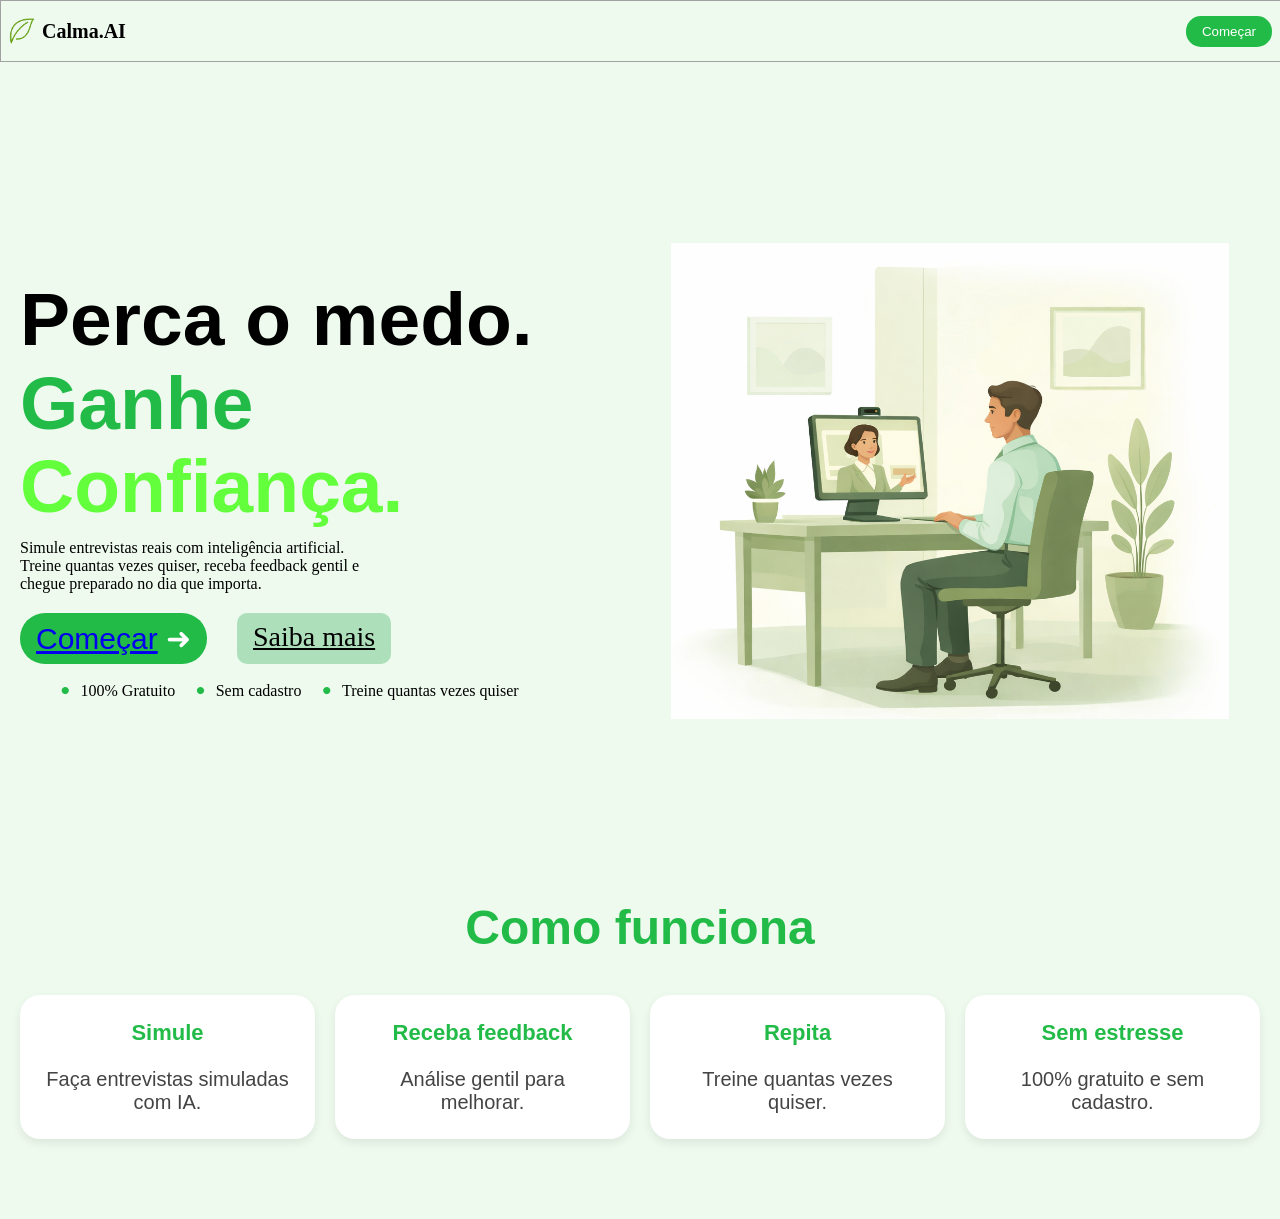
==== index.html @ b82ed4f2 "Add files via upload" ====
<!DOCTYPE html>
<html lang="en">
<head>
    <meta charset="UTF-8">
    <meta name="viewport" content="width=device-width, initial-scale=1.0">
    <title>Calma.AI</title>
    <link rel="stylesheet" href="style.css">

</head>
<body>
   <header class="nav-bar">
        <div class="left">
            <img src="img/logo.png" alt="Logo" class="logo">
            <span class="site-name">Calma.AI</span>
        </div>
        <button class="start-btn">Começar</button>
   </header>

   <section class="hero-div">
    <div class="hero-left">
        <h1>
            <span class="texto1">Perca o medo.</span><br>
            <span class="texto2">Ganhe</span><br>
            <span class="texto3">Confiança.</span>
        </h1>
        <div class="textos-inicio">
            <p class="texto-hero">Simule entrevistas reais com inteligência artificial.</p>
            <p class="texto-hero">Treine quantas vezes quiser, receba feedback gentil e </p>
            <p class="texto-hero">chegue preparado no dia que importa.</p>
        </div>
        <div class="buttons-div">
            <button class="start-btn2"> <a href="Entrevista.html"> Começar</a> ➜</button>
            <a href="#como-funciona" class="saibaMais-btn">Saiba mais</a>
        </div>
        <ul class="pontos">
            <li class="ponto">100% Gratuito</li>
            <li class="ponto">Sem cadastro</li>
            <li class="ponto">Treine quantas vezes quiser</li>
        </ul>
    </div>
        <div class="hero-right">
            <img src="img/hero.png" alt="Hero Image" class="hero-image">
        </div>
   </section>
   
   <section id="como-funciona" class="info-section">
        <h2>Como funciona</h2>
        <div class="cards">
    <div class="card">
      <h3>Simule</h3>
      <p>Faça entrevistas simuladas com IA.</p>
    </div>

    <div class="card">
      <h3>Receba feedback</h3>
      <p>Análise gentil para melhorar.</p>
    </div>

    <div class="card">
      <h3>Repita</h3>
      <p>Treine quantas vezes quiser.</p>
    </div>

    <div class="card">
      <h3>Sem estresse</h3>
      <p>100% gratuito e sem cadastro.</p>
    </div>
  </div>
</section>
</body>
---- style.css ----
body {
    margin: 0;
    padding: 0;
    background-color: #eefaee;
    padding-top: 62px;
}
.nav-bar {
    display: flex;
    border: 1px solid #a1a1a1;
    align-items: center;
    justify-content: space-between;
    padding: 10px 1px;
    position: fixed;
    top: 0;
    left: 0;
    width: 100%;
    z-index: 1000; 
    background: #eefaee; 

}
.nav-bar .site-name {
    font-size: 20px;
    font-weight: bold;
}
.left {
    display: flex;
    align-items: center;
}
.logo {
    height: 40px;
}
.start-btn {
    background-color: #22bb48;
    color: white;
    border: none;
    padding: 8px 16px;
    cursor: pointer;
    border-radius: 15px;
    margin-right: 10px;
    font-weight: 500;
    transition: 0.3s ease;
}
.start-btn:hover {
    background-color: #1fb344;
    transform: scale(1.1);
}
.hero-div {
    height: calc(100vh - 62px);
    margin-left: 20px;
    margin-right: 20px;
    display: flex;
    justify-content: space-between;
    gap: 20px;
}
.hero-div h1 {
    font-size: 75px;
    padding-top: 80px;
    margin: 0;
    padding: 0;
    padding-top: 40px;
    line-height: 1.1;
    margin-bottom: 10px;
}
.hero-div h1 span{
    font-family: Arial, Helvetica, sans-serif;
    margin: 0;
    padding: 0;
}
.texto-hero{
    padding: 0;
    margin: 0;
    font-weight: 500;
}
.texto2 {
    color: #22bb48;
}
.texto3 {
    color: #63ff3c;
}
.buttons-div {
    margin-top: 20px;
    display: flex;
    gap: 20px;
}
.start-btn2 {
    background-color: #22bb48;
    color: white;
    border: none;
    padding: 8px 16px;
    cursor: pointer;
    border-radius: 25px;
    margin-right: 10px;
    font-weight: 400;
    transition: 0.3s ease;
    font-size: 30px;
}
.saibaMais-btn {
    background-color: #ade0ba;
    color: rgb(0, 0, 0);
    border: none;
    padding: 8px 16px;
    cursor: pointer;
    border-radius: 10px;
    margin-right: 10px;
    font-weight: 400;
    transition: 0.3s ease;
    font-size: 28px;
}
.start-btn2:hover {
    background-color: #1fb344;
    transform: scale(1.1);
}
.saibaMais-btn:hover {
    background-color: #9ed0a7;
    transform: scale(1.1);
}
.hero-left {
    max-width: 50%;
    display: flex;
    flex-direction: column;
    justify-content: center;
}
.hero-right {
    max-width: 50%;
    display: flex;
    justify-content: center;
    align-items: center;
}
.hero-right img {
    max-width: 90%;
    height: auto;
    animation: float 5s ease-in-out infinite;
}
@keyframes float{
    0% {
        transform: translateY(0);
    }
    50% {
        transform: translateY(-20px);
    }
    100% {
        transform: translateY(0);
    }
}
.pontos{
    display: flex;
    gap: 20px;
    margin-top: 10px;
    list-style: none;
}
.pontos li::before {
    content: "•";
    color: #22bb48;
    font-size: 30px;
    margin-right: 10px;
}
.pontos li {
    display: flex;
    align-items: center;
    font-size: 16px;
    font-weight: 500;
}
html {
  scroll-behavior: smooth;
}
.info-section {
  background: #eefaee;
  padding: 80px 20px;
  padding-top: 0;
  text-align: center;
  font-family: Arial, Helvetica, sans-serif;

}

.info-section h2 {
  margin-top: 0;
  font-size: 48px;
  margin-bottom: 10px;
  color: #22bb48;
}

.info-section p {
  max-width: 700px;
  margin: 0 auto;
  font-size: 20px;
  color: #333;
}
.cards {
  display: grid;
  grid-template-columns: repeat(4, 1fr);
  gap: 20px;
  margin-top: 40px;
}

.card {
  background: white;
  padding: 25px;
  border-radius: 20px;
  box-shadow: 0 4px 10px rgba(0,0,0,0.08);
  transition: 0.3s ease;
}

.card h3 {
  margin-top: 0;
  color: #22bb48;
  font-size: 22px;
}

.card p {
  margin: 0;
  color: #444;
}

.card:hover {
  transform: translateY(-8px);
  box-shadow: 0 8px 20px rgba(0,0,0,0.12);
}
@media (max-width: 900px) {
  .cards {
    grid-template-columns: repeat(2, 1fr);
  }
}

@media (max-width: 500px) {
  .cards {
    grid-template-columns: 1fr;
  }
}
@media (max-width: 768px) {
  .hero-div {
    flex-direction: column;
    align-items: center;
    text-align: center;
  }

  .hero-left,
  .hero-right {
    max-width: 100%;
  }

  .hero-right img {
    max-width: 80%;
    margin-top: 20px;
  }
   .hero-div h1 {
    font-size: 40px;
  }
}
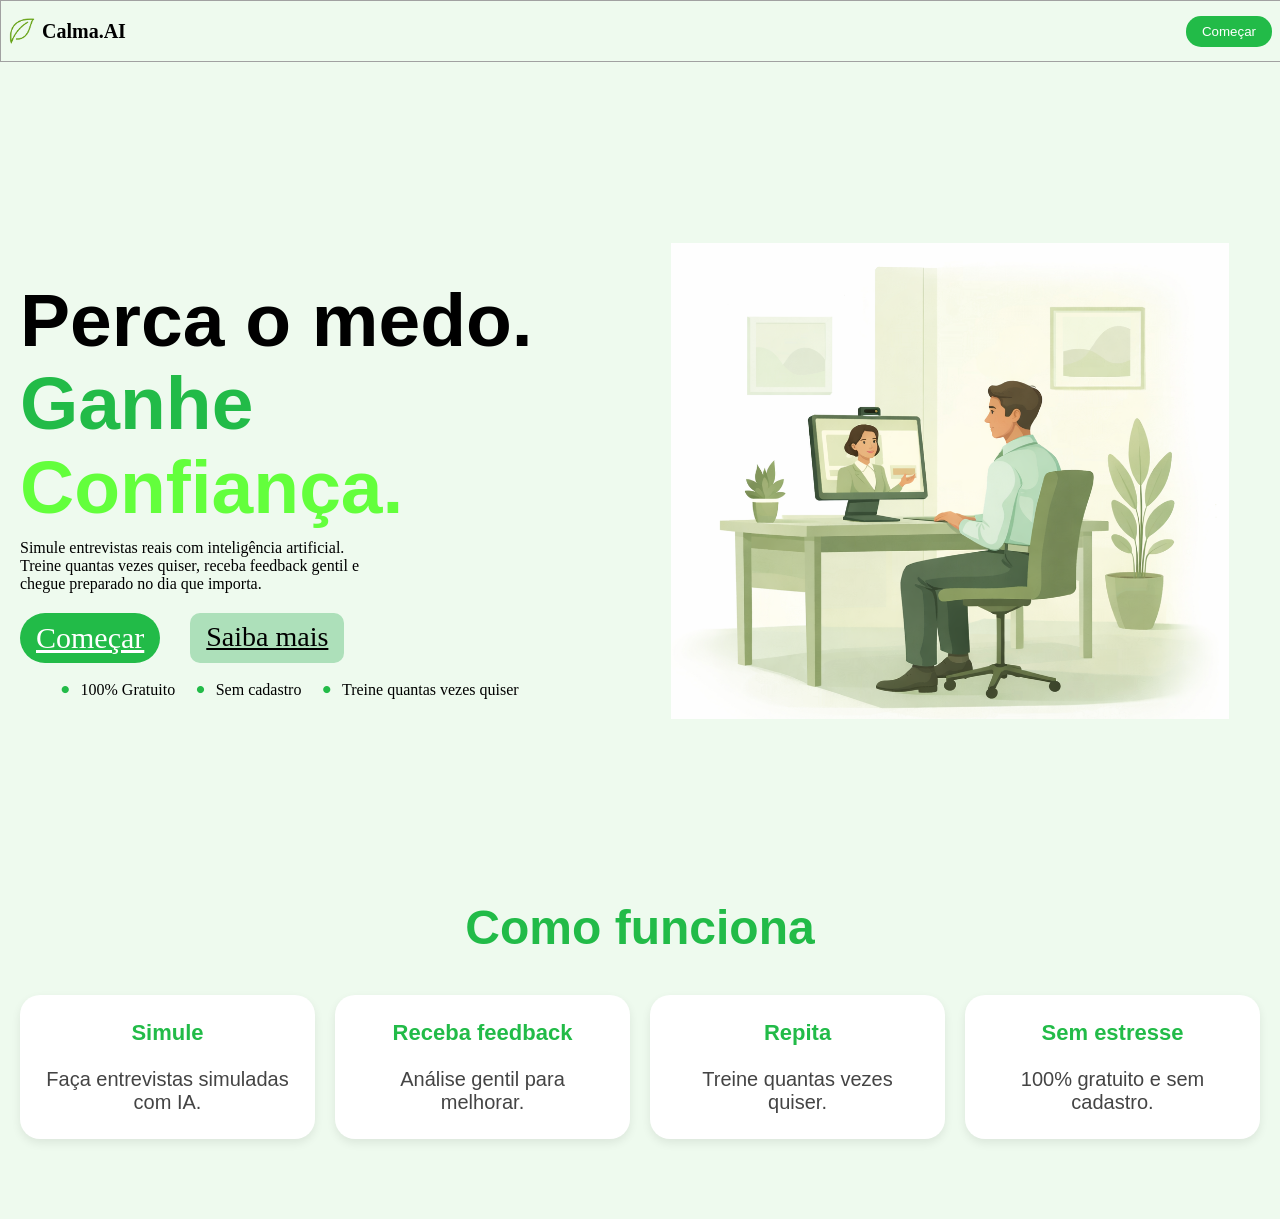
==== commit 4bfc37f2: "corrige pequenos erros" ====
--- a/index.html
+++ b/index.html
@@ -29,7 +29,7 @@
             <p class="texto-hero">chegue preparado no dia que importa.</p>
         </div>
         <div class="buttons-div">
-            <button class="start-btn2"> <a href="Entrevista.html"> Começar</a> ➜</button>
+            <a href="Entrevista.html" class="start-btn2"> Começar</a>
             <a href="#como-funciona" class="saibaMais-btn">Saiba mais</a>
         </div>
         <ul class="pontos">
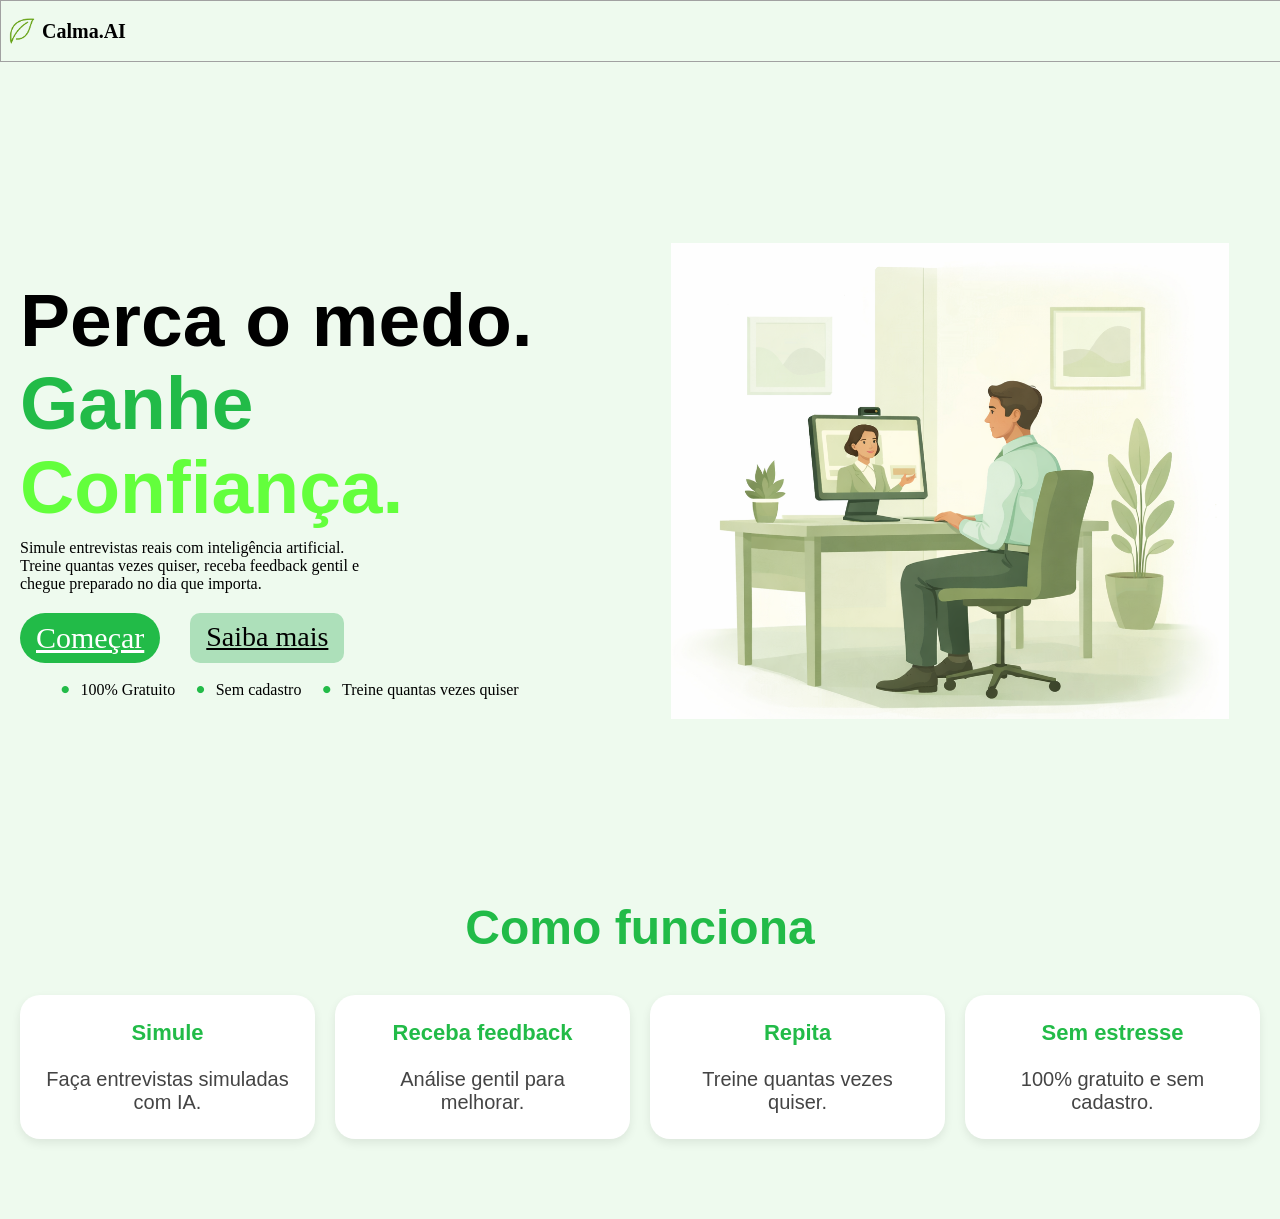
==== commit 8e31bd2c: "Corrigescriptt" ====
--- a/index.html
+++ b/index.html
@@ -1,5 +1,5 @@
 <!DOCTYPE html>
-<html lang="en">
+<html lang="pt-br">
 <head>
     <meta charset="UTF-8">
     <meta name="viewport" content="width=device-width, initial-scale=1.0">
@@ -13,7 +13,6 @@
             <img src="img/logo.png" alt="Logo" class="logo">
             <span class="site-name">Calma.AI</span>
         </div>
-        <button class="start-btn">Começar</button>
    </header>
 
    <section class="hero-div">
